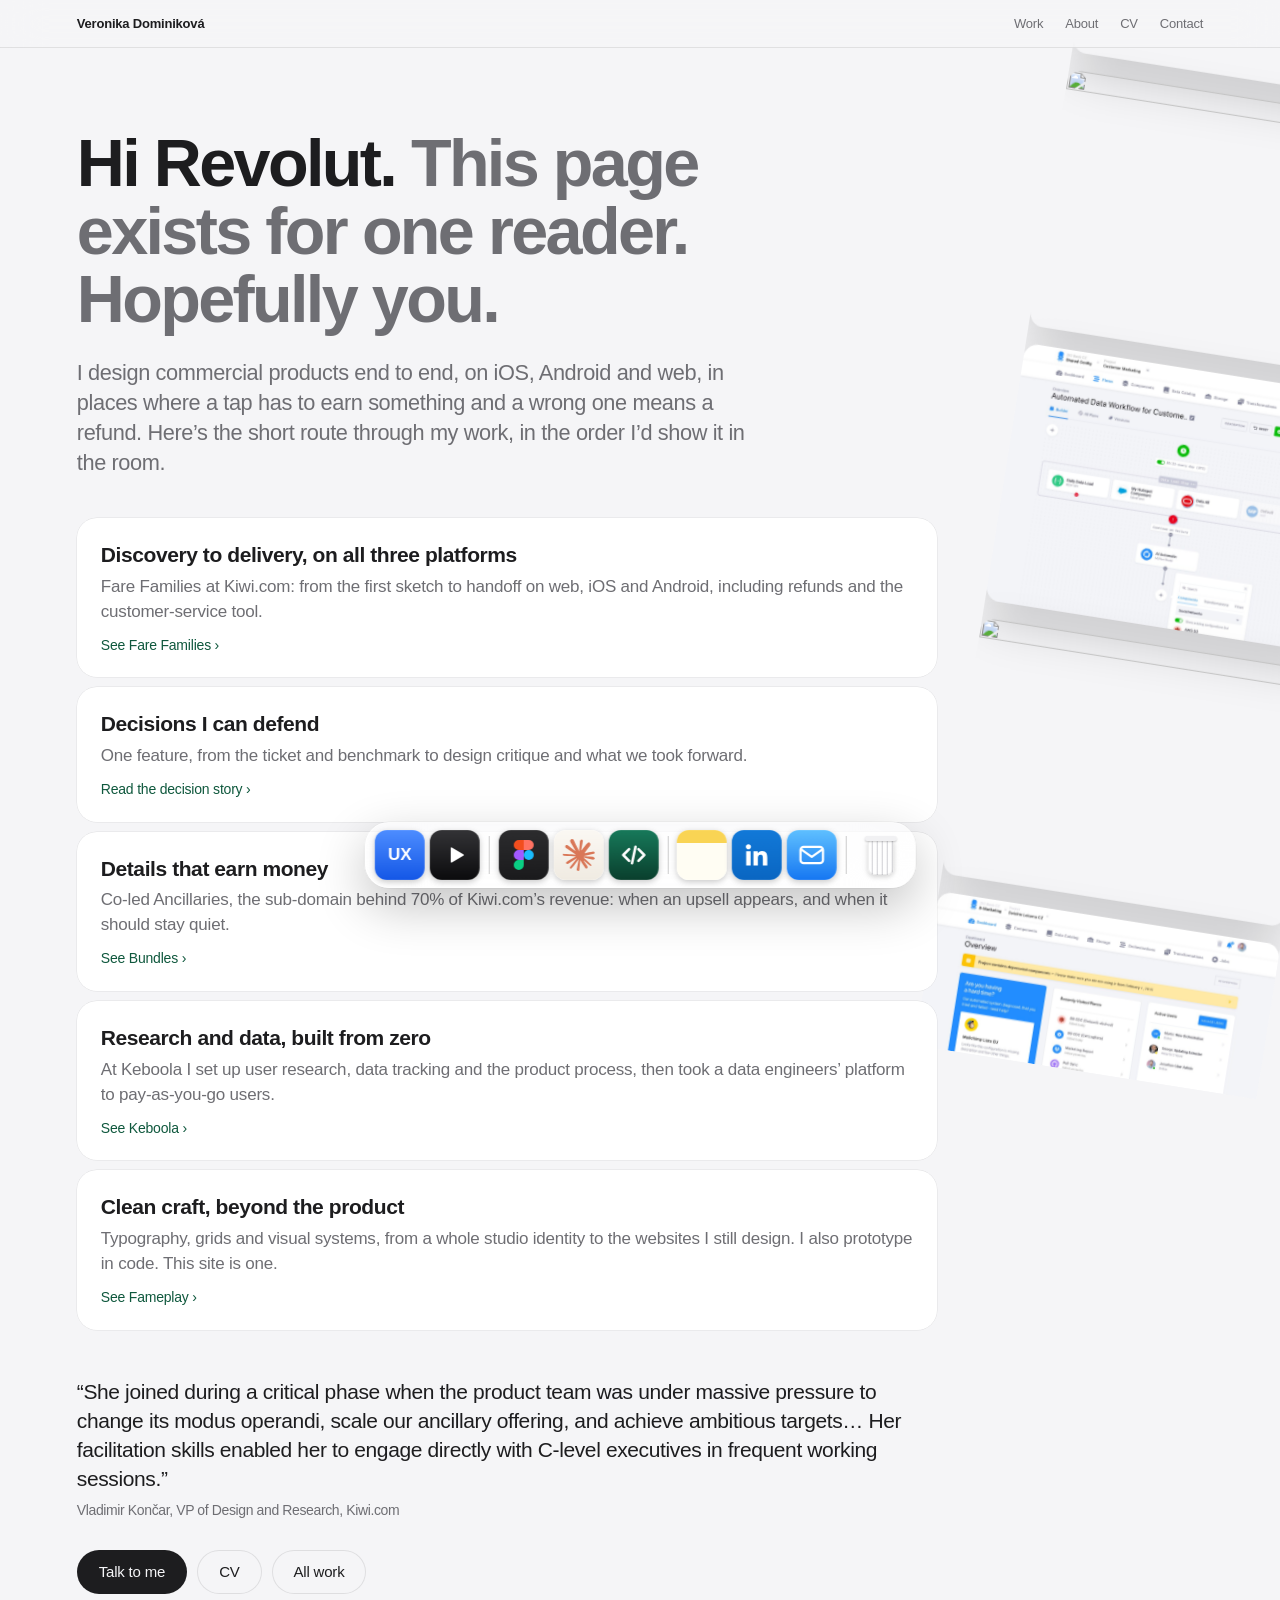
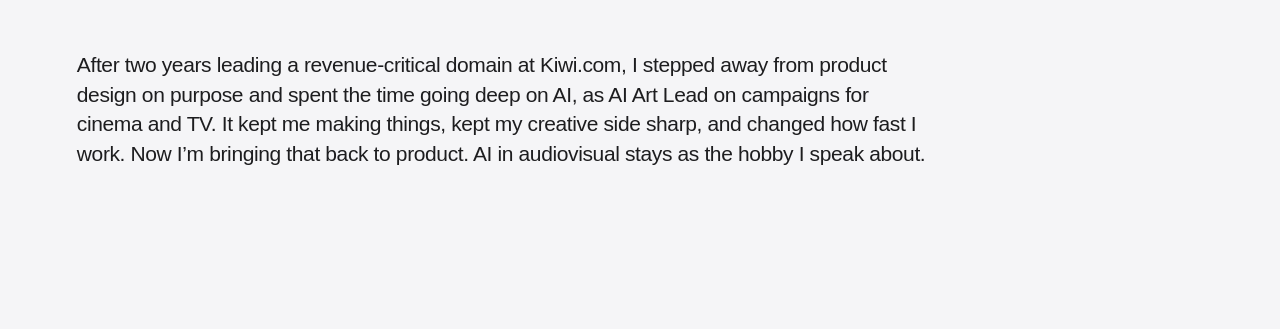
==== revolut/index.html @ 9d28cac1 "Rebuild portfolio around product design Product-first home, work list and case pages, Apple-style UI" ====
<!doctype html><html lang="en"><head><meta charset="utf-8"><title>For Revolut — Veronika Dominiková</title><meta name="robots" content="noindex"><meta http-equiv="refresh" content="0; url=../#revolut"><link rel="canonical" href="../#revolut"></head><body><p><a href="../#revolut">For Revolut: continue</a></p></body></html>
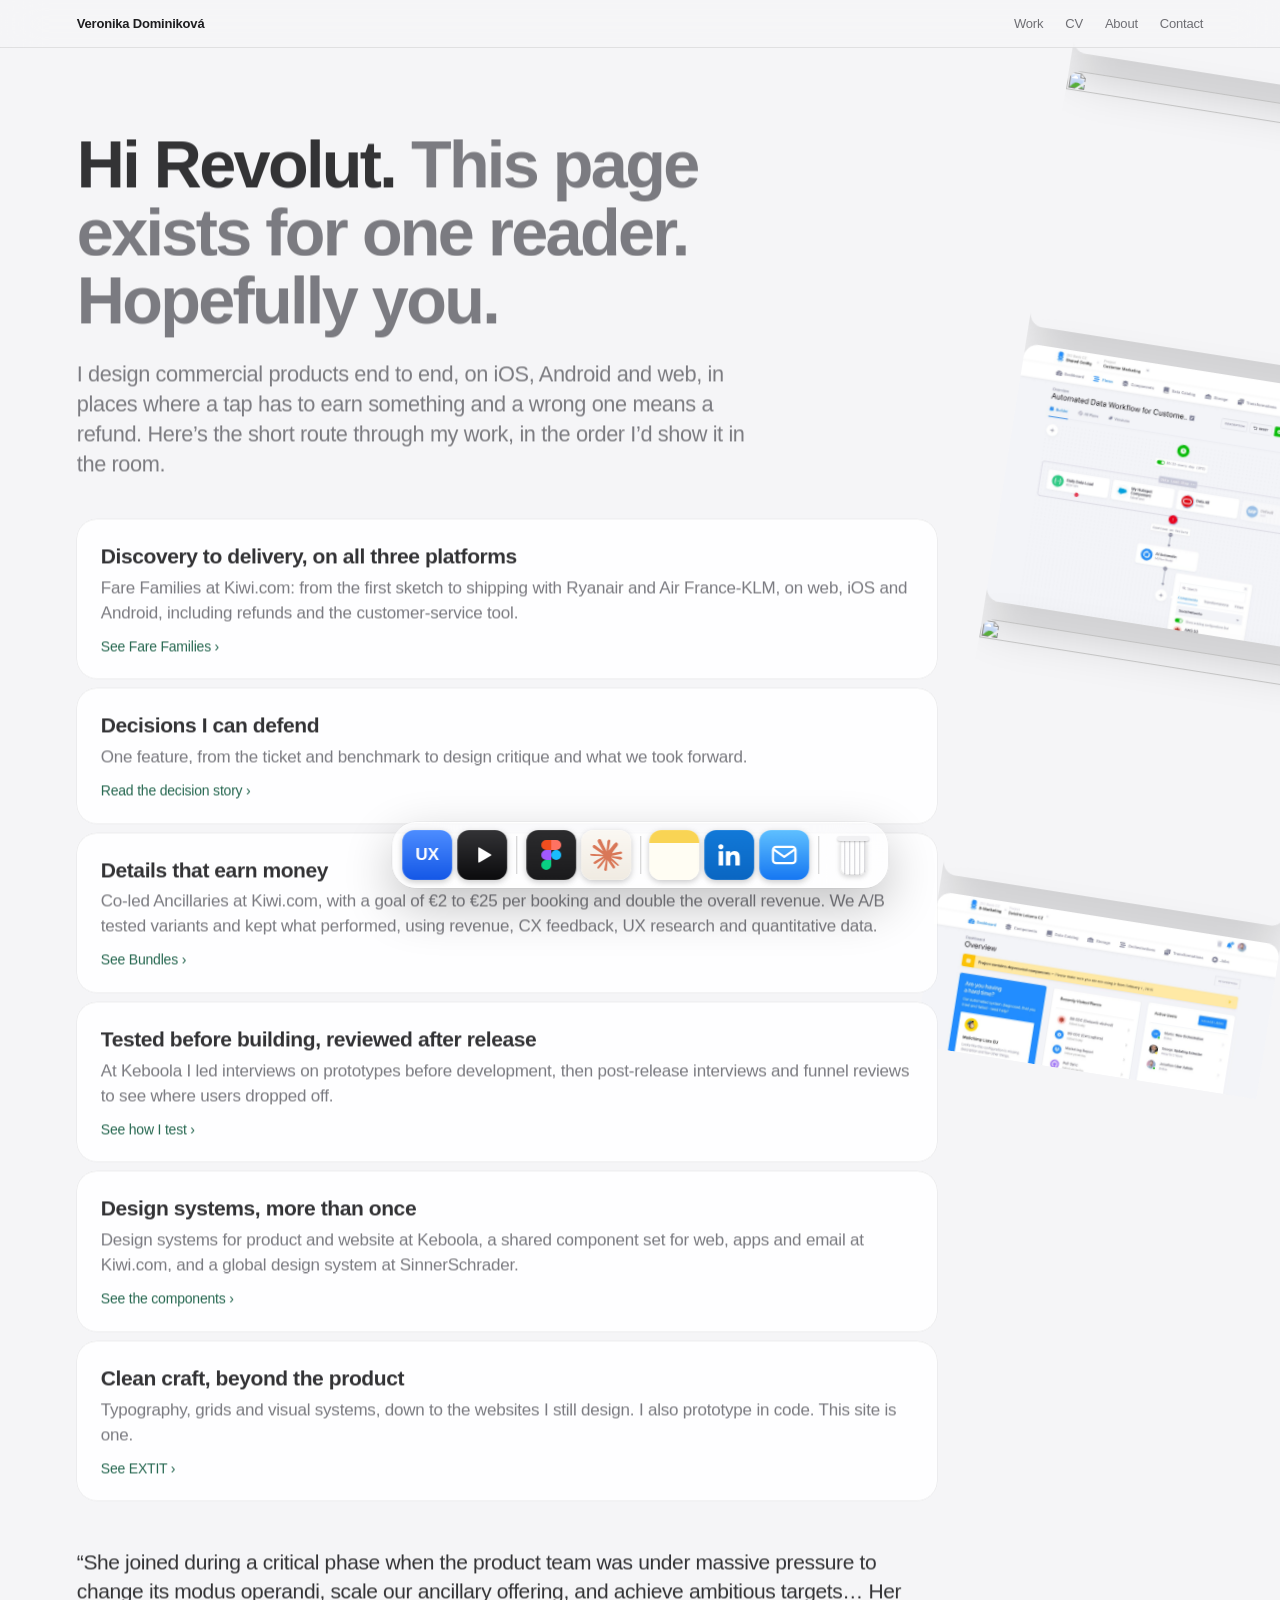
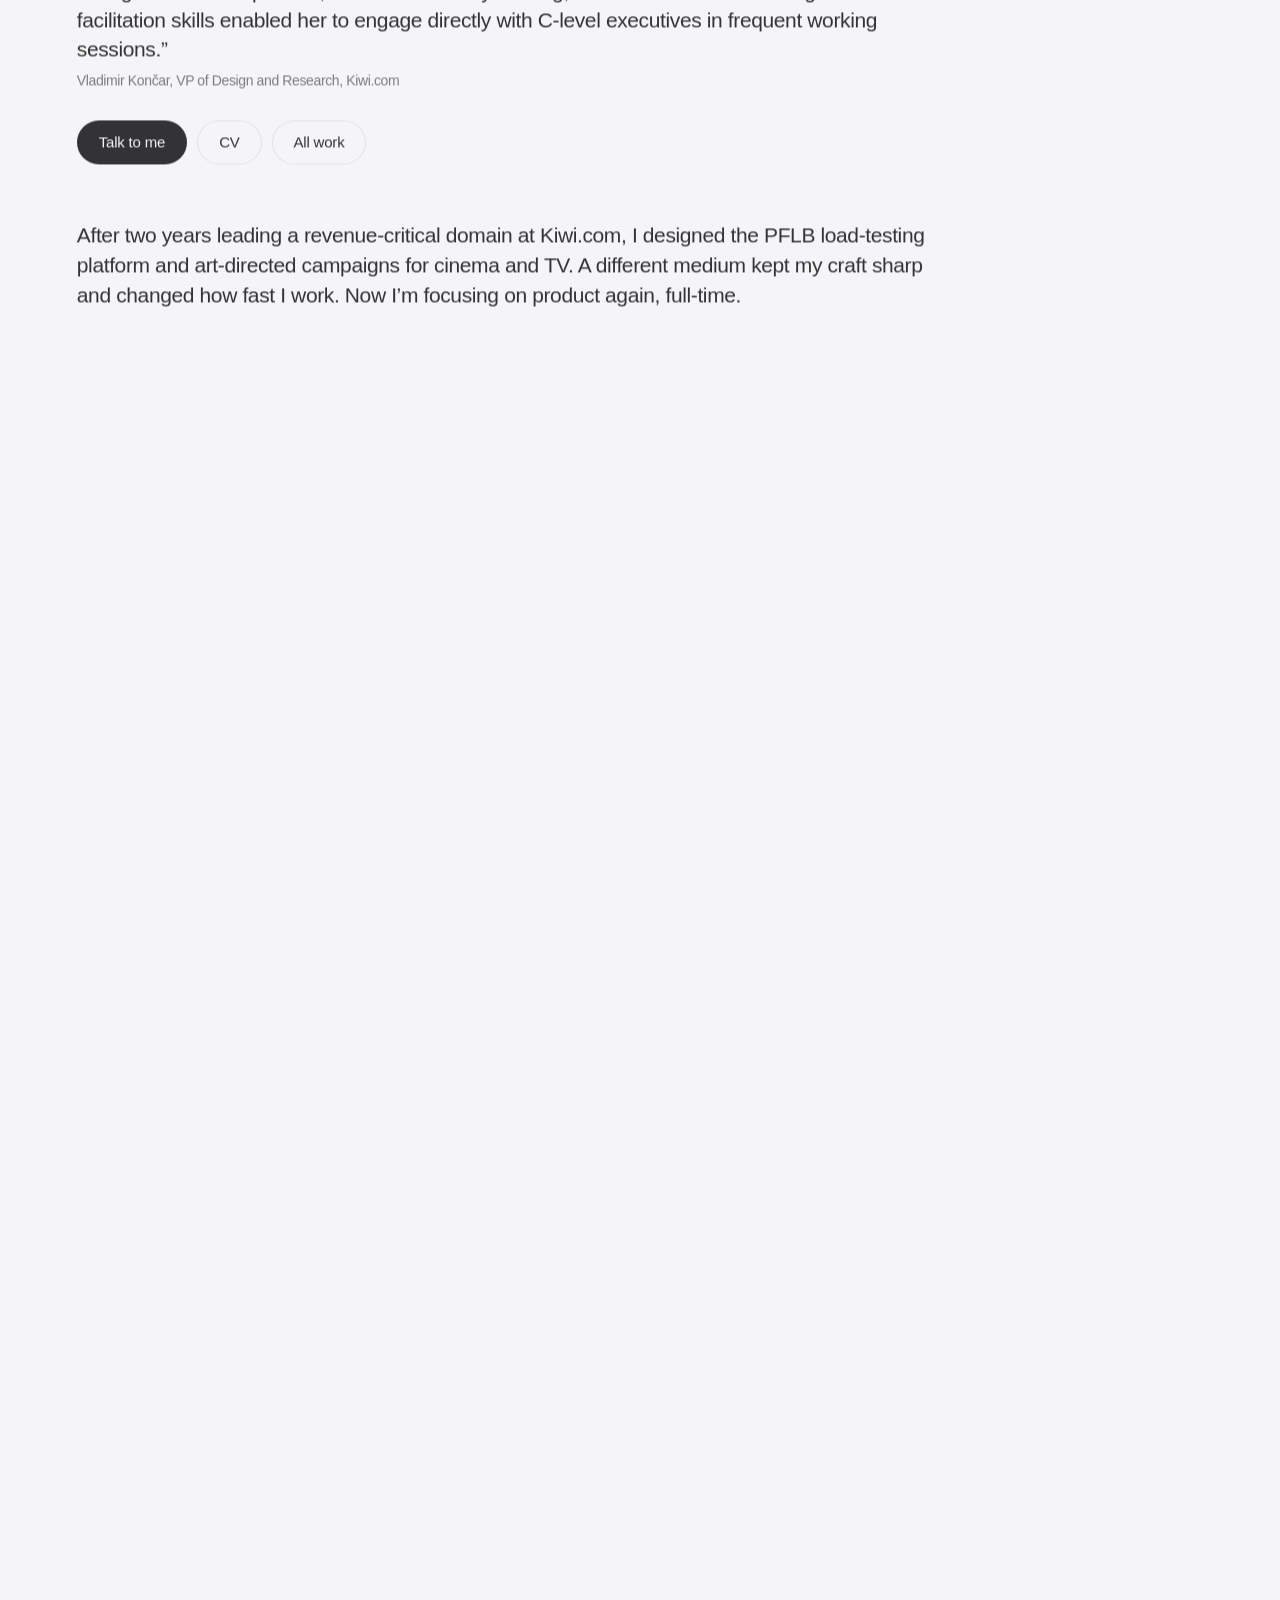
==== commit 2ce84e4e: "Make the Revolut page readable without JavaScript Co-Authored-By: Claude Opus 5.5 <noreply@anthropic" ====
--- a/revolut/index.html
+++ b/revolut/index.html
@@ -1 +1 @@
-<!doctype html><html lang="en"><head><meta charset="utf-8"><title>For Revolut — Veronika Dominiková</title><meta name="robots" content="noindex"><meta http-equiv="refresh" content="0; url=../#revolut"><link rel="canonical" href="../#revolut"></head><body><p><a href="../#revolut">For Revolut: continue</a></p></body></html>
+<!doctype html><html lang="en"><head><meta charset="utf-8"><title>For Revolut — Veronika Dominiková</title><meta name="robots" content="noindex"><meta http-equiv="refresh" content="0; url=../#revolut"><link rel="canonical" href="../#revolut"></head><body><h1>Hi Revolut. This page exists for one reader. Hopefully you.</h1><p>Veronika Dominiková, Product Designer.</p><p>I design commercial products end to end, on iOS, Android and web, in places where a tap has to earn something and a wrong one means a refund. Here’s the short route through my work, in the order I’d show it in the room.</p><h2>Discovery to delivery, on all three platforms</h2><p>Fare Families at Kiwi.com: from the first sketch to shipping with Ryanair and Air France-KLM, on web, iOS and Android, including refunds and the customer-service tool.</p><h2>Decisions I can defend</h2><p>One feature, from the ticket and benchmark to design critique and what we took forward.</p><h2>Details that earn money</h2><p>Co-led Ancillaries at Kiwi.com, with a goal of €2 to €25 per booking and double the overall revenue. We A/B tested variants and kept what performed, using revenue, CX feedback, UX research and quantitative data.</p><h2>Tested before building, reviewed after release</h2><p>At Keboola I led interviews on prototypes before development, then post-release interviews and funnel reviews to see where users dropped off.</p><h2>Design systems, more than once</h2><p>Design systems for product and website at Keboola, a shared component set for web, apps and email at Kiwi.com, and a global design system at SinnerSchrader.</p><h2>Clean craft, beyond the product</h2><p>Typography, grids and visual systems, down to the websites I still design. I also prototype in code. This site is one.</p><p><a href="../#revolut">Open the page with visuals</a> · <a href="../">Portfolio</a> · <a href="../resume.html">CV</a></p></body></html>
